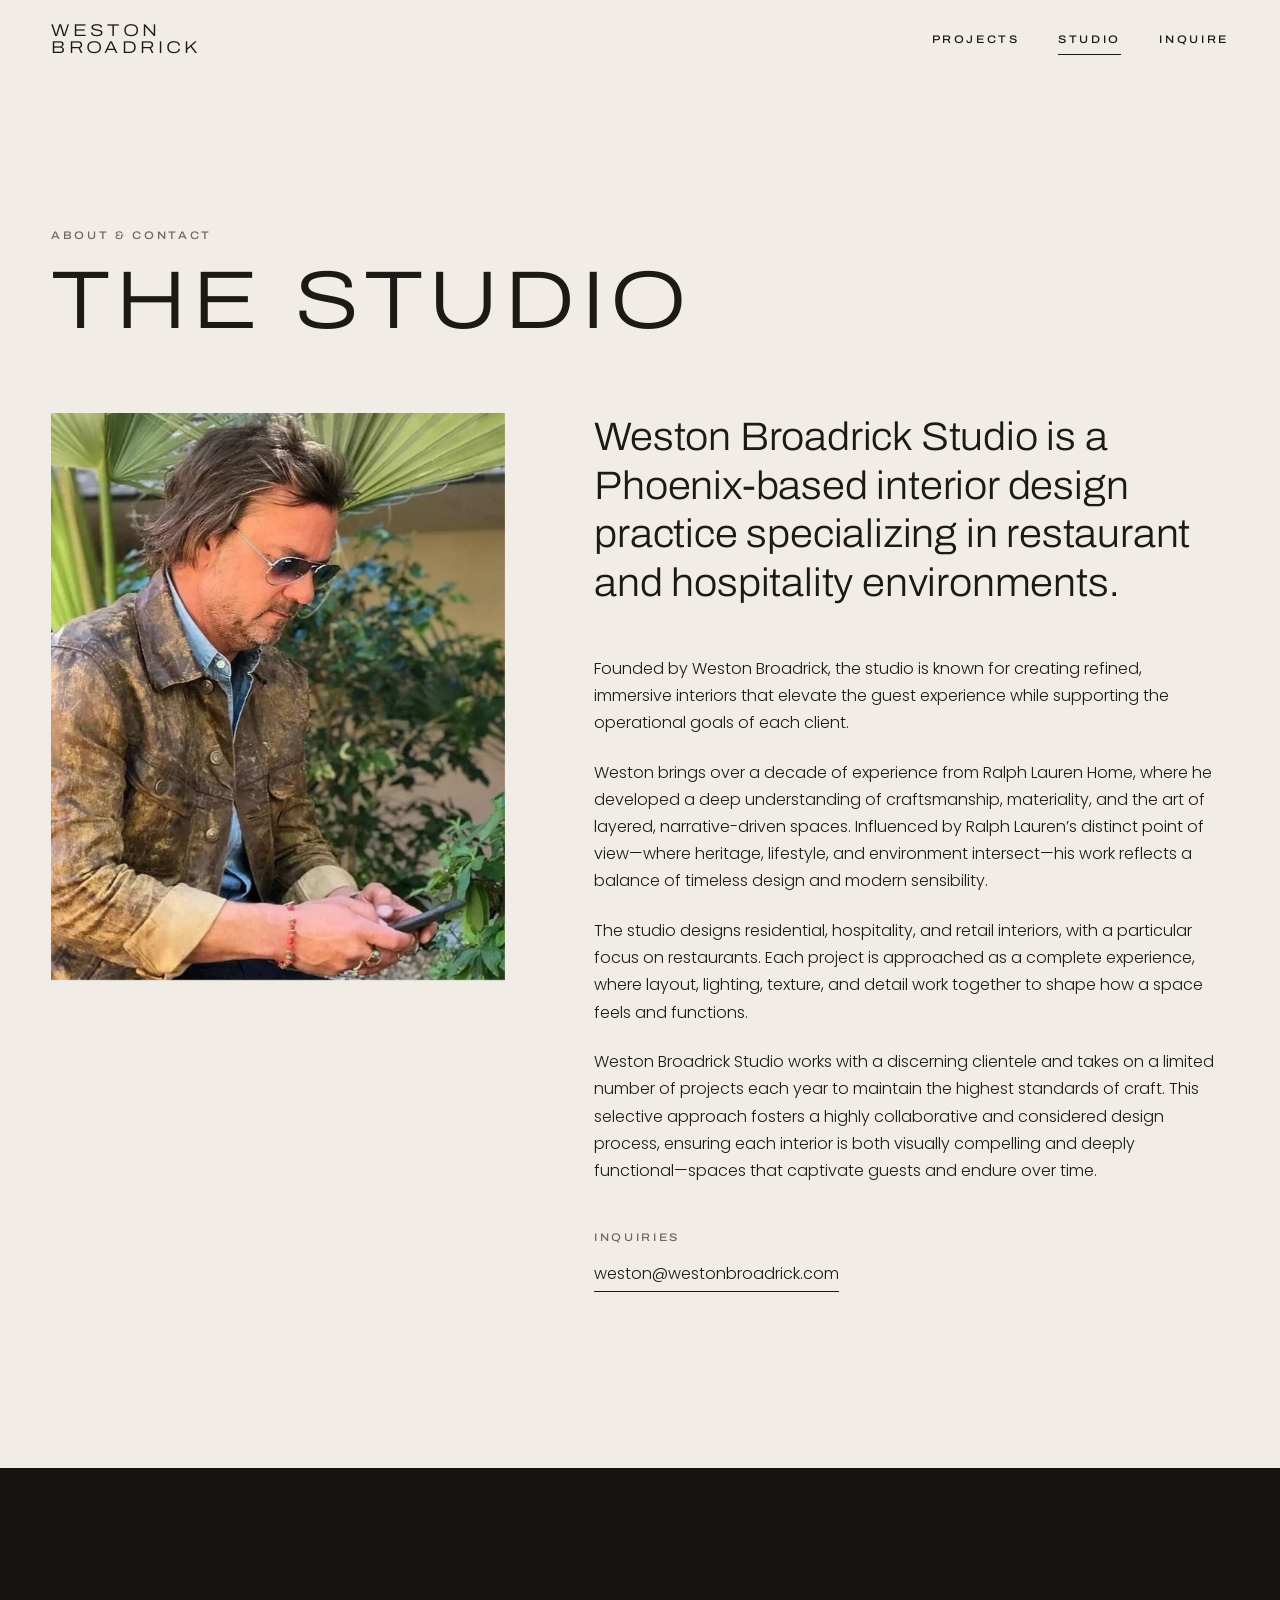
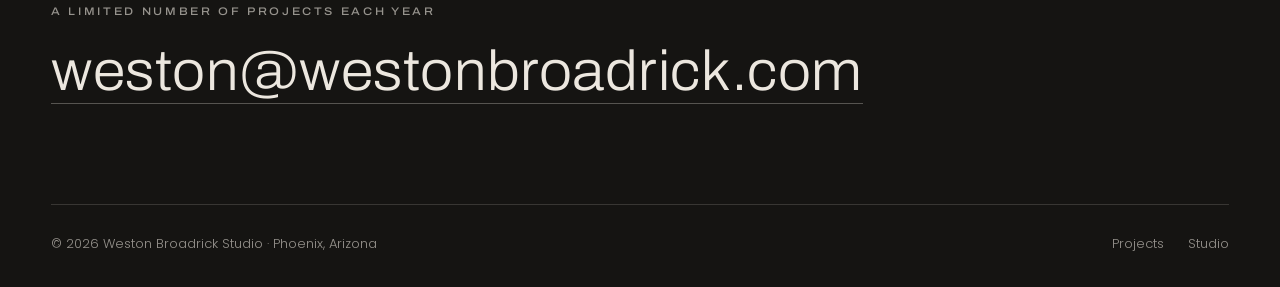
==== contact/index.html @ f84f0133 "Weston Broadrick Studio site: static rebuild of Squarespace portfolio Co-Authored-By: Claude Opus 5 " ====
<!doctype html>
<html lang="en">
<head>
<meta charset="utf-8">
<meta name="viewport" content="width=device-width, initial-scale=1, viewport-fit=cover">
<title>Studio — Weston Broadrick Studio</title>
<meta name="description" content="Weston Broadrick Studio is a Phoenix interior design studio specializing in restaurant and hospitality spaces, shaped by over a decade at Ralph Lauren Home.">
<link rel="canonical" href="https://www.westonbroadrick.com/contact">
<meta property="og:type" content="website">
<meta property="og:title" content="Studio — Weston Broadrick Studio">
<meta property="og:description" content="Weston Broadrick Studio is a Phoenix interior design studio specializing in restaurant and hospitality spaces, shaped by over a decade at Ralph Lauren Home.">
<meta property="og:image" content="https://www.westonbroadrick.com/images/studio-weston.jpg">
<meta property="og:url" content="https://www.westonbroadrick.com/contact">
<meta name="twitter:card" content="summary_large_image">
<meta name="theme-color" content="#151412">
<link rel="icon" href="../favicon.svg" type="image/svg+xml">
<link rel="preconnect" href="https://fonts.googleapis.com">
<link rel="preconnect" href="https://fonts.gstatic.com" crossorigin>
<link rel="stylesheet" href="https://fonts.googleapis.com/css2?family=Archivo:wdth,wght@62..125,300..600&family=Poppins:wght@300;400;500&display=swap">
<link rel="stylesheet" href="../css/site.css">
</head>
<body>
<a class="skip" href="#main">Skip to content</a>
<header class="site-header">
  <a class="wordmark" href="../" aria-label="Weston Broadrick Studio, home"><span>Weston</span><span>Broadrick</span></a>
  <button class="menu-btn" type="button" aria-expanded="false" aria-controls="site-nav">Menu</button>
  <nav class="nav" id="site-nav" aria-label="Main">
    <a href="../projects/">Projects</a>
    <a href="../contact/" aria-current="page">Studio</a>
    <a href="mailto:weston@westonbroadrick.com">Inquire</a>
  </nav>
</header>
<main id="main">
  <section class="page-head wrap">
    <span class="eyebrow">About &amp; Contact</span>
    <h1 class="hero-title" style="margin-top:14px">The Studio</h1>
  </section>
  <section class="wrap about-grid">
    <img src="../images/studio-weston.jpg" width="609" height="810" alt="Weston Broadrick" data-full="../images/studio-weston.jpg" loading="lazy" decoding="async">
    <div class="about-copy reveal">
      <p class="statement-lead">Weston Broadrick Studio is a Phoenix-based interior design practice specializing in restaurant and hospitality environments.</p>
        <p>Founded by Weston Broadrick, the studio is known for creating refined, immersive interiors that elevate the guest experience while supporting the operational goals of each client.</p>
        <p>Weston brings over a decade of experience from Ralph Lauren Home, where he developed a deep understanding of craftsmanship, materiality, and the art of layered, narrative-driven spaces. Influenced by Ralph Lauren’s distinct point of view—where heritage, lifestyle, and environment intersect—his work reflects a balance of timeless design and modern sensibility.</p>
        <p>The studio designs residential, hospitality, and retail interiors, with a particular focus on restaurants. Each project is approached as a complete experience, where layout, lighting, texture, and detail work together to shape how a space feels and functions.</p>
        <p>Weston Broadrick Studio works with a discerning clientele and takes on a limited number of projects each year to maintain the highest standards of craft. This selective approach fosters a highly collaborative and considered design process, ensuring each interior is both visually compelling and deeply functional—spaces that captivate guests and endure over time.</p>
      <p style="margin-top:2.4em"><span class="eyebrow">Inquiries</span><br>
        <a class="work-link" style="margin-top:10px" href="mailto:weston@westonbroadrick.com">weston@westonbroadrick.com</a></p>
    </div>
  </section>
</main>
<footer class="site-footer">
  <div class="wrap">
    <div class="footer-cta reveal">
      <span class="eyebrow">A limited number of projects each year</span><br>
      <a class="footer-email" href="mailto:weston@westonbroadrick.com">weston@westonbroadrick.com</a>
    </div>
    <div class="footer-base">
      <span>&copy; 2026 Weston Broadrick Studio &middot; Phoenix, Arizona</span>
      <nav aria-label="Footer"><a href="../projects/">Projects</a><a href="../contact/">Studio</a></nav>
    </div>
  </div>
</footer>
<script src="../js/site.js"></script>
</body>
</html>
---- css/site.css ----
/* ==========================================================
   Weston Broadrick Studio — site styles
   One stylesheet for every page. Colors and fonts live in the
   :root block right below, so the whole look can be tuned there.
   ========================================================== */

:root {
  --paper: #f1ede6;      /* warm off-white background, like heavy stock */
  --paper-2: #e8e2d8;    /* slightly deeper panel tone */
  --ink: #1c1a17;        /* near-black text */
  --muted: #6f685e;      /* secondary text */
  --line: rgba(28, 26, 23, 0.16);
  --night: #151412;      /* dark sections + footer */
  --night-ink: #ece7df;

  /* Archivo stands in for Acumin Pro (wide, all-caps headings);
     Poppins Light matches the current site body text */
  --display: "Archivo", "Helvetica Neue", Arial, sans-serif;
  --body: "Poppins", "Helvetica Neue", Arial, sans-serif;

  --gutter: clamp(16px, 4vw, 56px);
  --max: 1440px;
  --ease: cubic-bezier(0.2, 0.7, 0.1, 1);
}

*, *::before, *::after { box-sizing: border-box; }
html { -webkit-text-size-adjust: 100%; scroll-behavior: smooth; }
body {
  margin: 0;
  background: var(--paper);
  color: var(--ink);
  font-family: var(--body);
  font-weight: 300;
  font-size: 16px;
  line-height: 1.7;
  -webkit-font-smoothing: antialiased;
}
img { display: block; max-width: 100%; height: auto; }
a { color: inherit; text-decoration: none; }
::selection { background: var(--ink); color: var(--paper); }

/* ---------- shared type ---------- */
.caps {
  font-family: var(--display);
  font-stretch: 112%;
  font-weight: 400;
  text-transform: uppercase;
  letter-spacing: 0.16em;
}
.eyebrow {
  font-family: var(--display);
  font-stretch: 112%;
  font-size: 11px;
  font-weight: 500;
  letter-spacing: 0.24em;
  text-transform: uppercase;
  color: var(--muted);
}
.wrap { max-width: var(--max); margin: 0 auto; padding: 0 var(--gutter); }

/* ---------- header ---------- */
.site-header {
  position: fixed; inset: 0 0 auto 0; z-index: 50;
  display: flex; align-items: center; justify-content: space-between;
  padding: 22px var(--gutter);
  color: var(--ink);
  transition: background .4s var(--ease), color .4s var(--ease), padding .4s var(--ease);
}
/* over a full-bleed photo the header starts white, then turns solid on scroll */
.has-hero .site-header { color: #fff; }
.site-header.is-solid {
  background: rgba(241, 237, 230, 0.94);
  -webkit-backdrop-filter: blur(10px); backdrop-filter: blur(10px);
  color: var(--ink);
  padding-top: 14px; padding-bottom: 14px;
  border-bottom: 1px solid var(--line);
}
.wordmark {
  font-family: var(--display);
  font-stretch: 118%;
  font-weight: 300;
  font-size: 17px;
  line-height: 1.02;
  letter-spacing: 0.2em;
  text-transform: uppercase;
}
.wordmark span { display: block; }
.nav { display: flex; gap: clamp(20px, 3vw, 40px); }
.nav a {
  font-family: var(--display); font-stretch: 112%;
  font-size: 11px; font-weight: 500; letter-spacing: 0.24em; text-transform: uppercase;
  padding: 6px 0; position: relative;
}
.nav a::after {
  content: ""; position: absolute; left: 0; right: 100%; bottom: 0;
  height: 1px; background: currentColor; transition: right .4s var(--ease);
}
.nav a:hover::after, .nav a[aria-current="page"]::after { right: 0; }

/* phone menu */
.menu-btn {
  display: none; background: none; border: 0; color: inherit; padding: 8px 0 8px 12px;
  font: 500 11px/1 var(--display); font-stretch: 112%; letter-spacing: 0.24em; text-transform: uppercase;
  cursor: pointer;
}
@media (max-width: 720px) {
  .menu-btn { display: block; }
  .nav {
    position: fixed; inset: 0; z-index: -1;
    flex-direction: column; justify-content: center; align-items: center; gap: 28px;
    background: var(--night); color: var(--night-ink);
    opacity: 0; pointer-events: none; transition: opacity .35s var(--ease);
  }
  .nav a { font-size: 15px; }
  .menu-open .nav { opacity: 1; pointer-events: auto; }
  /* frosted glass would trap the full-screen menu inside the header bar, so drop it while open */
  .menu-open .site-header {
    color: var(--night-ink); background: transparent; border-color: transparent;
    -webkit-backdrop-filter: none; backdrop-filter: none;
  }
  .menu-open { overflow: hidden; }
}

/* ---------- full-bleed hero ---------- */
.hero {
  position: relative; height: 100vh; height: 100svh; min-height: 520px;
  overflow: hidden; background: var(--night); color: #fff;
}
.hero img {
  position: absolute; inset: 0; width: 100%; height: 100%; object-fit: cover;
  transform: scale(1.04); animation: settle 2.4s var(--ease) forwards;
}
@keyframes settle { to { transform: scale(1); } }
.hero::after { /* soft shade so white type always reads */
  content: ""; position: absolute; inset: 0;
  background: linear-gradient(180deg, rgba(0,0,0,.34) 0%, rgba(0,0,0,0) 26%, rgba(0,0,0,0) 55%, rgba(0,0,0,.5) 100%);
}
.hero-text {
  position: absolute; left: var(--gutter); right: var(--gutter); bottom: clamp(28px, 6vh, 64px);
  z-index: 2; display: flex; justify-content: space-between; align-items: flex-end; gap: 24px;
}
.hero-title {
  margin: 0; font-family: var(--display); font-stretch: 118%; font-weight: 300;
  font-size: clamp(34px, 6.4vw, 96px); line-height: 0.98; letter-spacing: 0.06em; text-transform: uppercase;
}
.hero-meta { color: rgba(255,255,255,.85); text-align: right; white-space: nowrap; }
.hero-meta .eyebrow { color: inherit; display: block; }
.scroll-cue {
  width: 1px; height: 56px; background: rgba(255,255,255,.6); margin-left: auto; margin-top: 18px;
  transform-origin: top; animation: cue 2.2s var(--ease) infinite;
}
@keyframes cue { 0% { transform: scaleY(0); } 50% { transform: scaleY(1); transform-origin: top; } 51% { transform-origin: bottom; } 100% { transform: scaleY(0); transform-origin: bottom; } }
@media (max-width: 720px) {
  .hero-text { flex-direction: column; align-items: flex-start; }
  .hero-meta { text-align: left; }
  .scroll-cue { display: none; }
}

/* ---------- intro statement ---------- */
.statement { padding-top: clamp(80px, 14vw, 180px); padding-bottom: clamp(64px, 10vw, 140px); }
.statement-grid { display: grid; grid-template-columns: 1fr 2.2fr; gap: clamp(24px, 5vw, 80px); }
.statement-lead {
  margin: 0; font-family: var(--display); font-stretch: 105%; font-weight: 300;
  font-size: clamp(24px, 3.1vw, 44px); line-height: 1.22; letter-spacing: -0.005em;
}
.statement-body { margin: 28px 0 0; max-width: 560px; color: var(--muted); font-size: 16px; }
@media (max-width: 820px) { .statement-grid { grid-template-columns: 1fr; } }

/* ---------- project index (home + projects page) ---------- */
.index { padding-bottom: clamp(80px, 12vw, 160px); }
.index-head {
  display: flex; justify-content: space-between; align-items: baseline;
  border-top: 1px solid var(--line); padding-top: 20px; margin-bottom: clamp(32px, 5vw, 64px);
}
.work {
  display: grid; grid-template-columns: repeat(12, 1fr); gap: var(--gutter);
  align-items: end; margin-bottom: clamp(72px, 11vw, 150px);
}
.work:last-child { margin-bottom: 0; }
.work-media { overflow: hidden; background: var(--paper-2); }
.work-media img { width: 100%; height: 100%; object-fit: cover; transition: transform 1.2s var(--ease); }
.work:hover .work-media img { transform: scale(1.035); }
.work-caption { padding-bottom: 6px; }
.work-num { display: block; margin-bottom: 14px; }
.work-name {
  margin: 0 0 8px; font-family: var(--display); font-stretch: 118%; font-weight: 300;
  font-size: clamp(28px, 3.6vw, 52px); line-height: 1; letter-spacing: 0.06em; text-transform: uppercase;
}
.work-type { color: var(--muted); font-size: 14px; }
.work-link {
  display: inline-block; margin-top: 22px; padding-bottom: 4px; border-bottom: 1px solid currentColor;
}
/* the five rows alternate size and side, magazine-spread style */
.work.a .work-media { grid-column: 1 / span 8; aspect-ratio: 4 / 3; }
.work.a .work-caption { grid-column: 10 / span 3; }
.work.b .work-media { grid-column: 6 / span 7; aspect-ratio: 4 / 5; order: 2; }
.work.b .work-caption { grid-column: 2 / span 3; order: 1; }
.work.c .work-media { grid-column: 1 / span 12; aspect-ratio: 16 / 8; }
.work.c .work-caption { grid-column: 1 / span 6; }
@media (max-width: 820px) {
  .work { grid-template-columns: 1fr; gap: 18px; }
  .work .work-media, .work .work-caption { grid-column: 1 / -1 !important; order: initial !important; }
  .work .work-media { aspect-ratio: 4 / 5 !important; }
  .work.c .work-media { aspect-ratio: 4 / 3 !important; }
}

/* ---------- studio band ---------- */
.studio-band { background: var(--night); color: var(--night-ink); padding: clamp(80px, 12vw, 160px) 0; }
.studio-band .eyebrow { color: rgba(236,231,223,.6); }
.studio-grid { display: grid; grid-template-columns: 5fr 6fr; gap: clamp(32px, 7vw, 120px); align-items: center; }
.studio-grid img { width: 100%; aspect-ratio: 4 / 5; object-fit: cover; }
.studio-quote {
  margin: 20px 0 28px; font-family: var(--display); font-stretch: 105%; font-weight: 300;
  font-size: clamp(22px, 2.6vw, 36px); line-height: 1.3;
}
.studio-band p { color: rgba(236,231,223,.72); max-width: 520px; }
.studio-band .work-link { color: var(--night-ink); }
@media (max-width: 820px) { .studio-grid { grid-template-columns: 1fr; } }

/* ---------- project page ---------- */
.project-meta {
  display: grid; grid-template-columns: repeat(4, 1fr); gap: var(--gutter);
  padding: clamp(40px, 6vw, 72px) 0; border-bottom: 1px solid var(--line);
}
.project-meta dt { margin-bottom: 6px; }
.project-meta dd { margin: 0; font-size: 15px; }
.project-story { padding-top: clamp(56px, 8vw, 110px); }
.project-story .statement-lead { max-width: 900px; }
.project-story p.statement-body { max-width: 640px; }
@media (max-width: 720px) { .project-meta { grid-template-columns: 1fr 1fr; row-gap: 24px; } }

.gallery { padding-top: clamp(56px, 8vw, 110px); padding-bottom: clamp(56px, 8vw, 110px); display: grid; gap: clamp(12px, 2vw, 28px); }
.g-row { display: grid; gap: clamp(12px, 2vw, 28px); }
.g-row.two { grid-template-columns: 1fr 1fr; }
.g-row.one-inset { padding: 0 clamp(0px, 10vw, 180px); }
.g-row.offset { grid-template-columns: 5fr 7fr; align-items: end; }
.g-row figure { margin: 0; background: var(--paper-2); overflow: hidden; }
.g-row img { width: 100%; height: 100%; object-fit: cover; cursor: zoom-in; transition: opacity .6s var(--ease); }
.g-row.two figure, .g-row.offset figure { aspect-ratio: 4 / 5; }
.g-row.offset figure:last-child { aspect-ratio: 4 / 3; }
@media (max-width: 720px) {
  .g-row.two, .g-row.offset { grid-template-columns: 1fr; }
  .g-row.one-inset { padding: 0; }
  .g-row.two figure, .g-row.offset figure, .g-row.offset figure:last-child { aspect-ratio: auto; }
}

.next-project {
  display: block; border-top: 1px solid var(--line); padding: clamp(48px, 8vw, 100px) 0;
  text-align: center;
}
.next-project .work-name { margin-top: 14px; transition: letter-spacing .6s var(--ease); }
.next-project:hover .work-name { letter-spacing: 0.1em; }

/* ---------- plain page header (no hero) ---------- */
.page-head { padding-top: clamp(140px, 18vw, 220px); padding-bottom: clamp(40px, 6vw, 72px); }
.page-head .hero-title { color: var(--ink); }

/* ---------- studio / contact page ---------- */
.about-grid { display: grid; grid-template-columns: 5fr 7fr; gap: clamp(32px, 7vw, 120px); padding-bottom: clamp(80px, 12vw, 160px); }
.about-grid img { width: 100%; aspect-ratio: 4 / 5; object-fit: cover; position: sticky; top: 110px; }
.about-copy p { margin: 0 0 1.4em; max-width: 620px; }
.about-copy .statement-lead { margin-bottom: 1.2em; }
@media (max-width: 820px) {
  .about-grid { grid-template-columns: 1fr; }
  .about-grid img { position: static; }
}

/* ---------- footer ---------- */
.site-footer { background: var(--night); color: var(--night-ink); padding: clamp(72px, 10vw, 130px) 0 32px; }
.footer-cta { border-bottom: 1px solid rgba(236,231,223,.16); padding-bottom: clamp(56px, 8vw, 100px); }
.footer-cta .eyebrow { color: rgba(236,231,223,.6); }
.footer-email {
  display: inline-block; margin-top: 18px;
  font-family: var(--display); font-stretch: 105%; font-weight: 300;
  font-size: clamp(24px, 4.4vw, 64px); line-height: 1.1; letter-spacing: 0.01em;
  word-break: break-word; border-bottom: 1px solid rgba(236,231,223,.3); transition: border-color .4s;
}
.footer-email:hover { border-color: var(--night-ink); }
.footer-base {
  display: flex; flex-wrap: wrap; gap: 16px 32px; justify-content: space-between;
  padding-top: 28px; font-size: 13px; color: rgba(236,231,223,.6);
}
.footer-base nav { display: flex; gap: 24px; }

/* ---------- lightbox (tap a gallery photo to view it large) ---------- */
.lightbox {
  position: fixed; inset: 0; z-index: 100; background: rgba(15,14,12,.97);
  display: flex; align-items: center; justify-content: center;
  opacity: 0; pointer-events: none; transition: opacity .3s var(--ease);
}
.lightbox.open { opacity: 1; pointer-events: auto; }
.lightbox img { max-width: 92vw; max-height: 86vh; width: auto; height: auto; object-fit: contain; }
.lightbox button {
  position: absolute; background: none; border: 0; color: #ece7df; cursor: pointer; padding: 18px;
  font: 500 11px/1 var(--display); font-stretch: 112%; letter-spacing: 0.24em; text-transform: uppercase;
}
.lb-close { top: 10px; right: 10px; }
.lb-prev { left: 6px; top: 50%; transform: translateY(-50%); }
.lb-next { right: 6px; top: 50%; transform: translateY(-50%); }
.lb-count { position: absolute; bottom: 20px; left: 0; right: 0; text-align: center; color: rgba(236,231,223,.6); }
@media (max-width: 720px) { .lb-prev, .lb-next { top: auto; bottom: 8px; transform: none; } }

/* ---------- gentle fade-up as things scroll into view ---------- */
.reveal { opacity: 0; transform: translateY(24px); transition: opacity 1s var(--ease), transform 1s var(--ease); }
.reveal.in { opacity: 1; transform: none; }
@media (prefers-reduced-motion: reduce) {
  *, *::before, *::after { animation: none !important; transition: none !important; }
  .reveal { opacity: 1; transform: none; }
}
.skip { position: absolute; left: -9999px; }
.skip:focus { left: 12px; top: 12px; z-index: 200; background: var(--ink); color: var(--paper); padding: 10px 14px; }
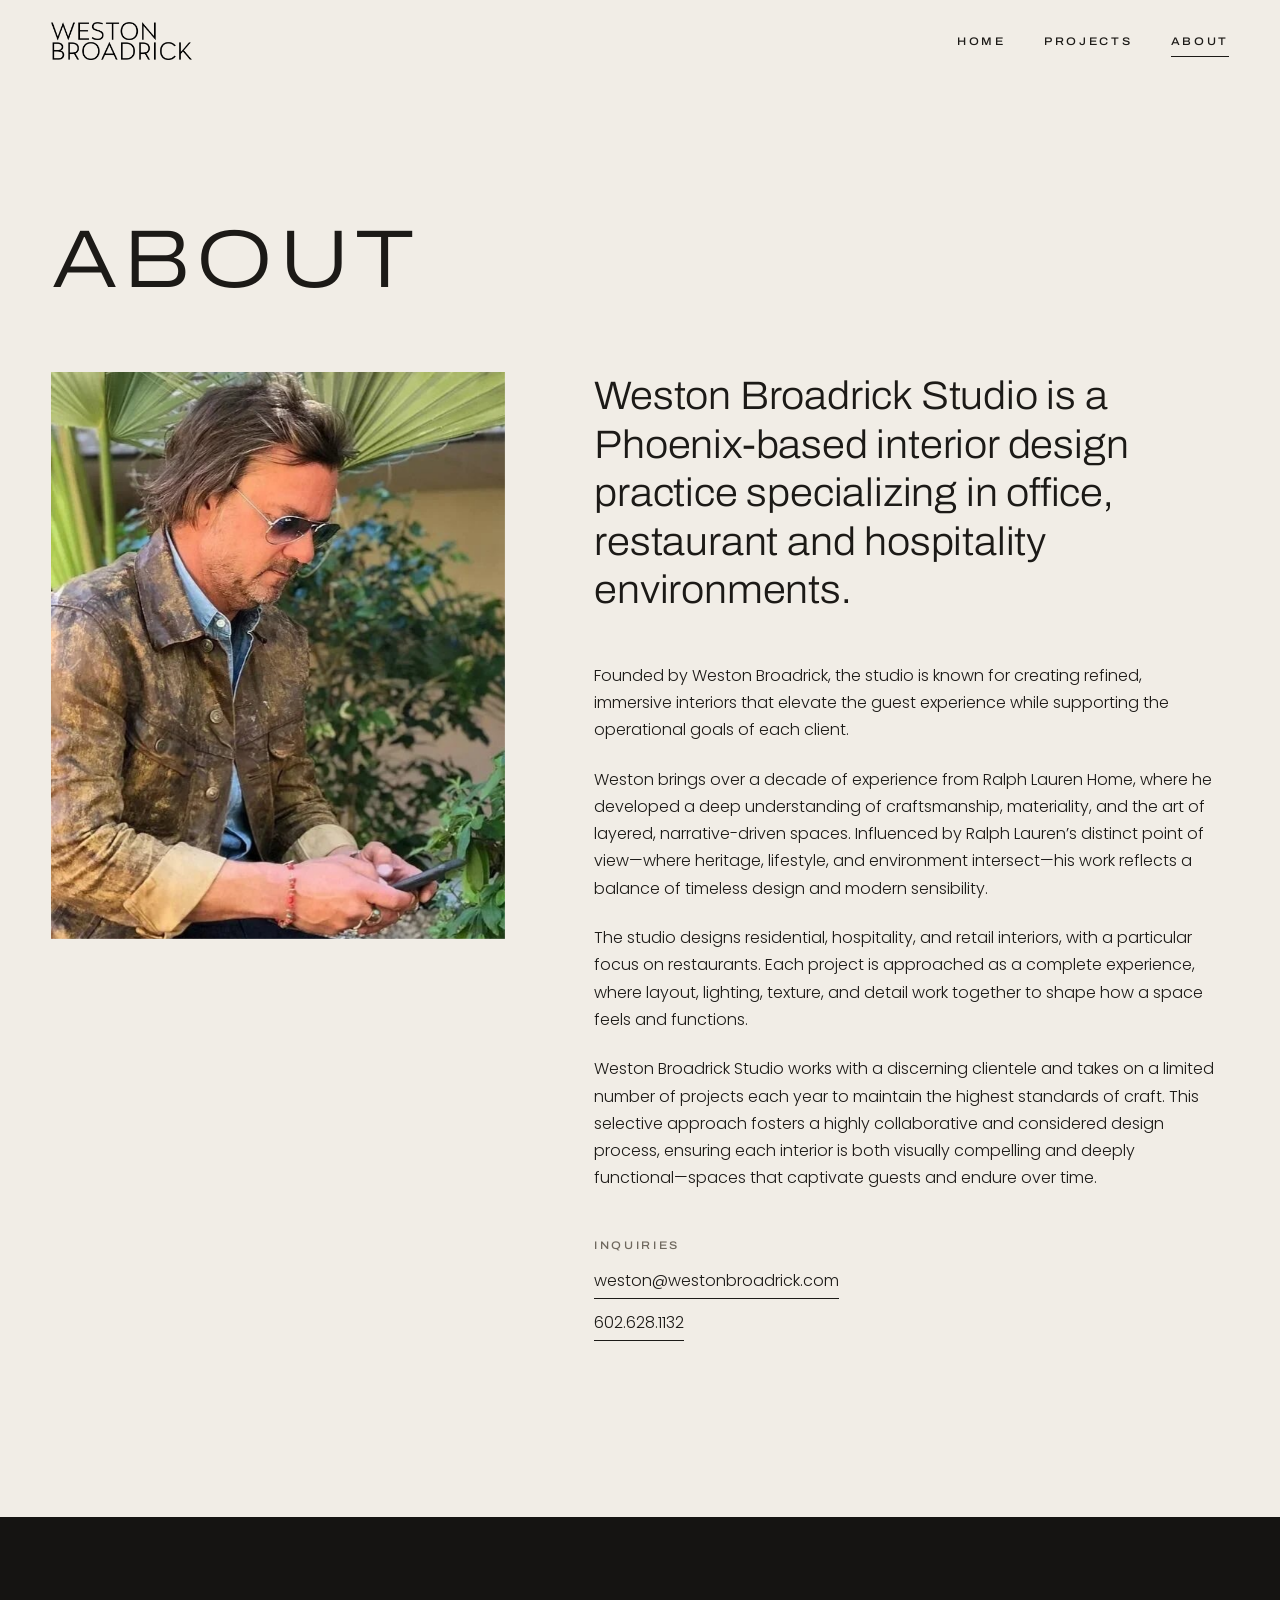
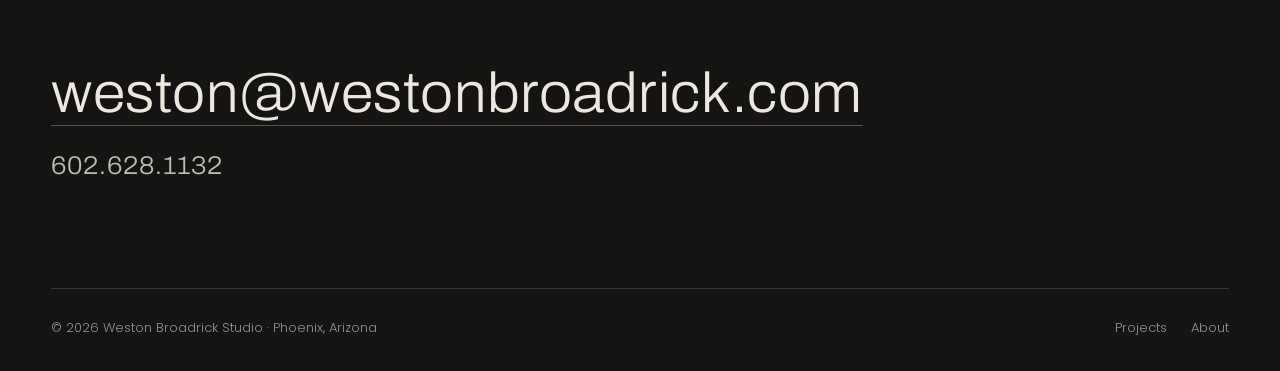
==== commit 4b50390c: "Round 1 client notes: real logo, Projects dropdown, Home/Projects/About nav, footer phone, cleaner h" ====
--- a/contact/index.html
+++ b/contact/index.html
@@ -3,12 +3,12 @@
 <head>
 <meta charset="utf-8">
 <meta name="viewport" content="width=device-width, initial-scale=1, viewport-fit=cover">
-<title>Studio — Weston Broadrick Studio</title>
-<meta name="description" content="Weston Broadrick Studio is a Phoenix interior design studio specializing in restaurant and hospitality spaces, shaped by over a decade at Ralph Lauren Home.">
+<title>About — Weston Broadrick Studio</title>
+<meta name="description" content="Weston Broadrick Studio is a Phoenix interior design studio specializing in office, restaurant and hospitality spaces, shaped by over a decade at Ralph Lauren Home.">
 <link rel="canonical" href="https://www.westonbroadrick.com/contact">
 <meta property="og:type" content="website">
-<meta property="og:title" content="Studio — Weston Broadrick Studio">
-<meta property="og:description" content="Weston Broadrick Studio is a Phoenix interior design studio specializing in restaurant and hospitality spaces, shaped by over a decade at Ralph Lauren Home.">
+<meta property="og:title" content="About — Weston Broadrick Studio">
+<meta property="og:description" content="Weston Broadrick Studio is a Phoenix interior design studio specializing in office, restaurant and hospitality spaces, shaped by over a decade at Ralph Lauren Home.">
 <meta property="og:image" content="https://www.westonbroadrick.com/images/studio-weston.jpg">
 <meta property="og:url" content="https://www.westonbroadrick.com/contact">
 <meta name="twitter:card" content="summary_large_image">
@@ -22,41 +22,44 @@
 <body>
 <a class="skip" href="#main">Skip to content</a>
 <header class="site-header">
-  <a class="wordmark" href="../" aria-label="Weston Broadrick Studio, home"><span>Weston</span><span>Broadrick</span></a>
+  <a class="logo" href="../"><img src="../images/logo.png" width="1000" height="273" alt="Weston Broadrick Studio"></a>
   <button class="menu-btn" type="button" aria-expanded="false" aria-controls="site-nav">Menu</button>
   <nav class="nav" id="site-nav" aria-label="Main">
-    <a href="../projects/">Projects</a>
-    <a href="../contact/" aria-current="page">Studio</a>
-    <a href="mailto:weston@westonbroadrick.com">Inquire</a>
+    <a href="../">Home</a>
+    <div class="nav-drop">
+      <a href="../projects/" class="nav-drop-toggle">Projects</a>
+      <ul class="nav-sub"><li><a href="../projects/pala/">Pa’La</a></li><li><a href="../projects/fetacowboy/">Feta Cowboy</a></li><li><a href="../projects/pita-jungle/">Pita Jungle</a></li><li><a href="../projects/residential/">Residential</a></li><li><a href="../projects/nonprofit/">Nonprofit</a></li></ul>
+    </div>
+    <a href="../contact/" aria-current="page">About</a>
   </nav>
 </header>
 <main id="main">
   <section class="page-head wrap">
-    <span class="eyebrow">About &amp; Contact</span>
-    <h1 class="hero-title" style="margin-top:14px">The Studio</h1>
+    <h1 class="hero-title">About</h1>
   </section>
   <section class="wrap about-grid">
     <img src="../images/studio-weston.jpg" width="609" height="810" alt="Weston Broadrick" data-full="../images/studio-weston.jpg" loading="lazy" decoding="async">
     <div class="about-copy reveal">
-      <p class="statement-lead">Weston Broadrick Studio is a Phoenix-based interior design practice specializing in restaurant and hospitality environments.</p>
+      <p class="statement-lead">Weston Broadrick Studio is a Phoenix-based interior design practice specializing in office, restaurant and hospitality environments.</p>
         <p>Founded by Weston Broadrick, the studio is known for creating refined, immersive interiors that elevate the guest experience while supporting the operational goals of each client.</p>
         <p>Weston brings over a decade of experience from Ralph Lauren Home, where he developed a deep understanding of craftsmanship, materiality, and the art of layered, narrative-driven spaces. Influenced by Ralph Lauren’s distinct point of view—where heritage, lifestyle, and environment intersect—his work reflects a balance of timeless design and modern sensibility.</p>
         <p>The studio designs residential, hospitality, and retail interiors, with a particular focus on restaurants. Each project is approached as a complete experience, where layout, lighting, texture, and detail work together to shape how a space feels and functions.</p>
         <p>Weston Broadrick Studio works with a discerning clientele and takes on a limited number of projects each year to maintain the highest standards of craft. This selective approach fosters a highly collaborative and considered design process, ensuring each interior is both visually compelling and deeply functional—spaces that captivate guests and endure over time.</p>
       <p style="margin-top:2.4em"><span class="eyebrow">Inquiries</span><br>
-        <a class="work-link" style="margin-top:10px" href="mailto:weston@westonbroadrick.com">weston@westonbroadrick.com</a></p>
+        <a class="work-link" style="margin-top:10px" href="mailto:weston@westonbroadrick.com">weston@westonbroadrick.com</a><br>
+        <a class="work-link" style="margin-top:10px" href="tel:+16026281132">602.628.1132</a></p>
     </div>
   </section>
 </main>
 <footer class="site-footer">
   <div class="wrap">
     <div class="footer-cta reveal">
-      <span class="eyebrow">A limited number of projects each year</span><br>
-      <a class="footer-email" href="mailto:weston@westonbroadrick.com">weston@westonbroadrick.com</a>
+      <a class="footer-email" href="mailto:weston@westonbroadrick.com">weston@westonbroadrick.com</a><br>
+      <a class="footer-phone" href="tel:+16026281132">602.628.1132</a>
     </div>
     <div class="footer-base">
       <span>&copy; 2026 Weston Broadrick Studio &middot; Phoenix, Arizona</span>
-      <nav aria-label="Footer"><a href="../projects/">Projects</a><a href="../contact/">Studio</a></nav>
+      <nav aria-label="Footer"><a href="../projects/">Projects</a><a href="../contact/">About</a></nav>
     </div>
   </div>
 </footer>
--- a/css/site.css
+++ b/css/site.css
@@ -75,16 +75,10 @@
   padding-top: 14px; padding-bottom: 14px;
   border-bottom: 1px solid var(--line);
 }
-.wordmark {
-  font-family: var(--display);
-  font-stretch: 118%;
-  font-weight: 300;
-  font-size: 17px;
-  line-height: 1.02;
-  letter-spacing: 0.2em;
-  text-transform: uppercase;
-}
-.wordmark span { display: block; }
+/* his logo is black; over dark photos (and the open phone menu) it's flipped to white */
+.logo { display: block; line-height: 0; }
+.logo img { width: clamp(118px, 11vw, 150px); height: auto; transition: filter .4s var(--ease); }
+.has-hero .site-header:not(.is-solid) .logo img { filter: invert(1); }
 .nav { display: flex; gap: clamp(20px, 3vw, 40px); }
 .nav a {
   font-family: var(--display); font-stretch: 112%;
@@ -96,6 +90,29 @@
   height: 1px; background: currentColor; transition: right .4s var(--ease);
 }
 .nav a:hover::after, .nav a[aria-current="page"]::after { right: 0; }
+.nav { align-items: center; }
+.nav-drop { position: relative; }
+.nav-drop-toggle { display: block; } /* lines Projects up with Home and About */
+.nav-sub {
+  list-style: none; margin: 0; padding: 18px 0 0;
+  position: absolute; top: 100%; right: -22px; min-width: 210px;
+  opacity: 0; visibility: hidden; transform: translateY(-6px);
+  transition: opacity .3s var(--ease), transform .3s var(--ease), visibility .3s;
+}
+.nav-sub::before { /* the panel behind the list */
+  content: ""; position: absolute; inset: 10px 0 0 0; z-index: -1;
+  background: rgba(21, 20, 18, 0.94); -webkit-backdrop-filter: blur(10px); backdrop-filter: blur(10px);
+}
+.nav-drop:hover .nav-sub, .nav-drop:focus-within .nav-sub { opacity: 1; visibility: visible; transform: none; }
+.nav-sub li a {
+  display: block; padding: 9px 22px; text-align: right; color: var(--night-ink);
+  font-family: var(--body); font-stretch: normal; font-weight: 300;
+  font-size: 15px; letter-spacing: 0.02em; text-transform: none;
+}
+.nav-sub li:first-child a { padding-top: 18px; }
+.nav-sub li:last-child a { padding-bottom: 16px; }
+.nav-sub li a::after { display: none; }
+.nav-sub li a:hover, .nav-sub li a[aria-current="page"] { color: #fff; text-decoration: underline; text-underline-offset: 5px; text-decoration-thickness: 1px; }
 
 /* phone menu */
 .menu-btn {
@@ -112,7 +129,17 @@
     opacity: 0; pointer-events: none; transition: opacity .35s var(--ease);
   }
   .nav a { font-size: 15px; }
+  .nav-drop { text-align: center; }
+  .nav-sub {
+    position: static; opacity: 1; visibility: visible; transform: none;
+    padding: 10px 0 0; min-width: 0;
+  }
+  .nav-sub::before { display: none; }
+  .nav-sub li a, .nav-sub li:first-child a, .nav-sub li:last-child a {
+    text-align: center; padding: 5px 0; font-size: 16px; color: rgba(236, 231, 223, .7);
+  }
   .menu-open .nav { opacity: 1; pointer-events: auto; }
+  .menu-open .logo img { filter: invert(1); }
   /* frosted glass would trap the full-screen menu inside the header bar, so drop it while open */
   .menu-open .site-header {
     color: var(--night-ink); background: transparent; border-color: transparent;
@@ -143,7 +170,7 @@
   margin: 0; font-family: var(--display); font-stretch: 118%; font-weight: 300;
   font-size: clamp(34px, 6.4vw, 96px); line-height: 0.98; letter-spacing: 0.06em; text-transform: uppercase;
 }
-.hero-meta { color: rgba(255,255,255,.85); text-align: right; white-space: nowrap; }
+.hero-meta { color: rgba(255,255,255,.85); text-align: right; white-space: nowrap; margin-left: auto; }
 .hero-meta .eyebrow { color: inherit; display: block; }
 .scroll-cue {
   width: 1px; height: 56px; background: rgba(255,255,255,.6); margin-left: auto; margin-top: 18px;
@@ -152,7 +179,7 @@
 @keyframes cue { 0% { transform: scaleY(0); } 50% { transform: scaleY(1); transform-origin: top; } 51% { transform-origin: bottom; } 100% { transform: scaleY(0); transform-origin: bottom; } }
 @media (max-width: 720px) {
   .hero-text { flex-direction: column; align-items: flex-start; }
-  .hero-meta { text-align: left; }
+  .hero-meta { text-align: left; margin-left: 0; }
   .scroll-cue { display: none; }
 }
 
@@ -276,6 +303,12 @@
   word-break: break-word; border-bottom: 1px solid rgba(236,231,223,.3); transition: border-color .4s;
 }
 .footer-email:hover { border-color: var(--night-ink); }
+.footer-phone {
+  display: inline-block; margin-top: 18px;
+  font-family: var(--display); font-stretch: 105%; font-weight: 300;
+  font-size: clamp(18px, 2vw, 28px); letter-spacing: 0.04em; color: rgba(236,231,223,.8);
+}
+.footer-phone:hover { color: var(--night-ink); }
 .footer-base {
   display: flex; flex-wrap: wrap; gap: 16px 32px; justify-content: space-between;
   padding-top: 28px; font-size: 13px; color: rgba(236,231,223,.6);
@@ -307,5 +340,6 @@
   *, *::before, *::after { animation: none !important; transition: none !important; }
   .reveal { opacity: 1; transform: none; }
 }
+.visually-hidden { position: absolute !important; width: 1px; height: 1px; overflow: hidden; clip: rect(0 0 0 0); white-space: nowrap; }
 .skip { position: absolute; left: -9999px; }
 .skip:focus { left: 12px; top: 12px; z-index: 200; background: var(--ink); color: var(--paper); padding: 10px 14px; }
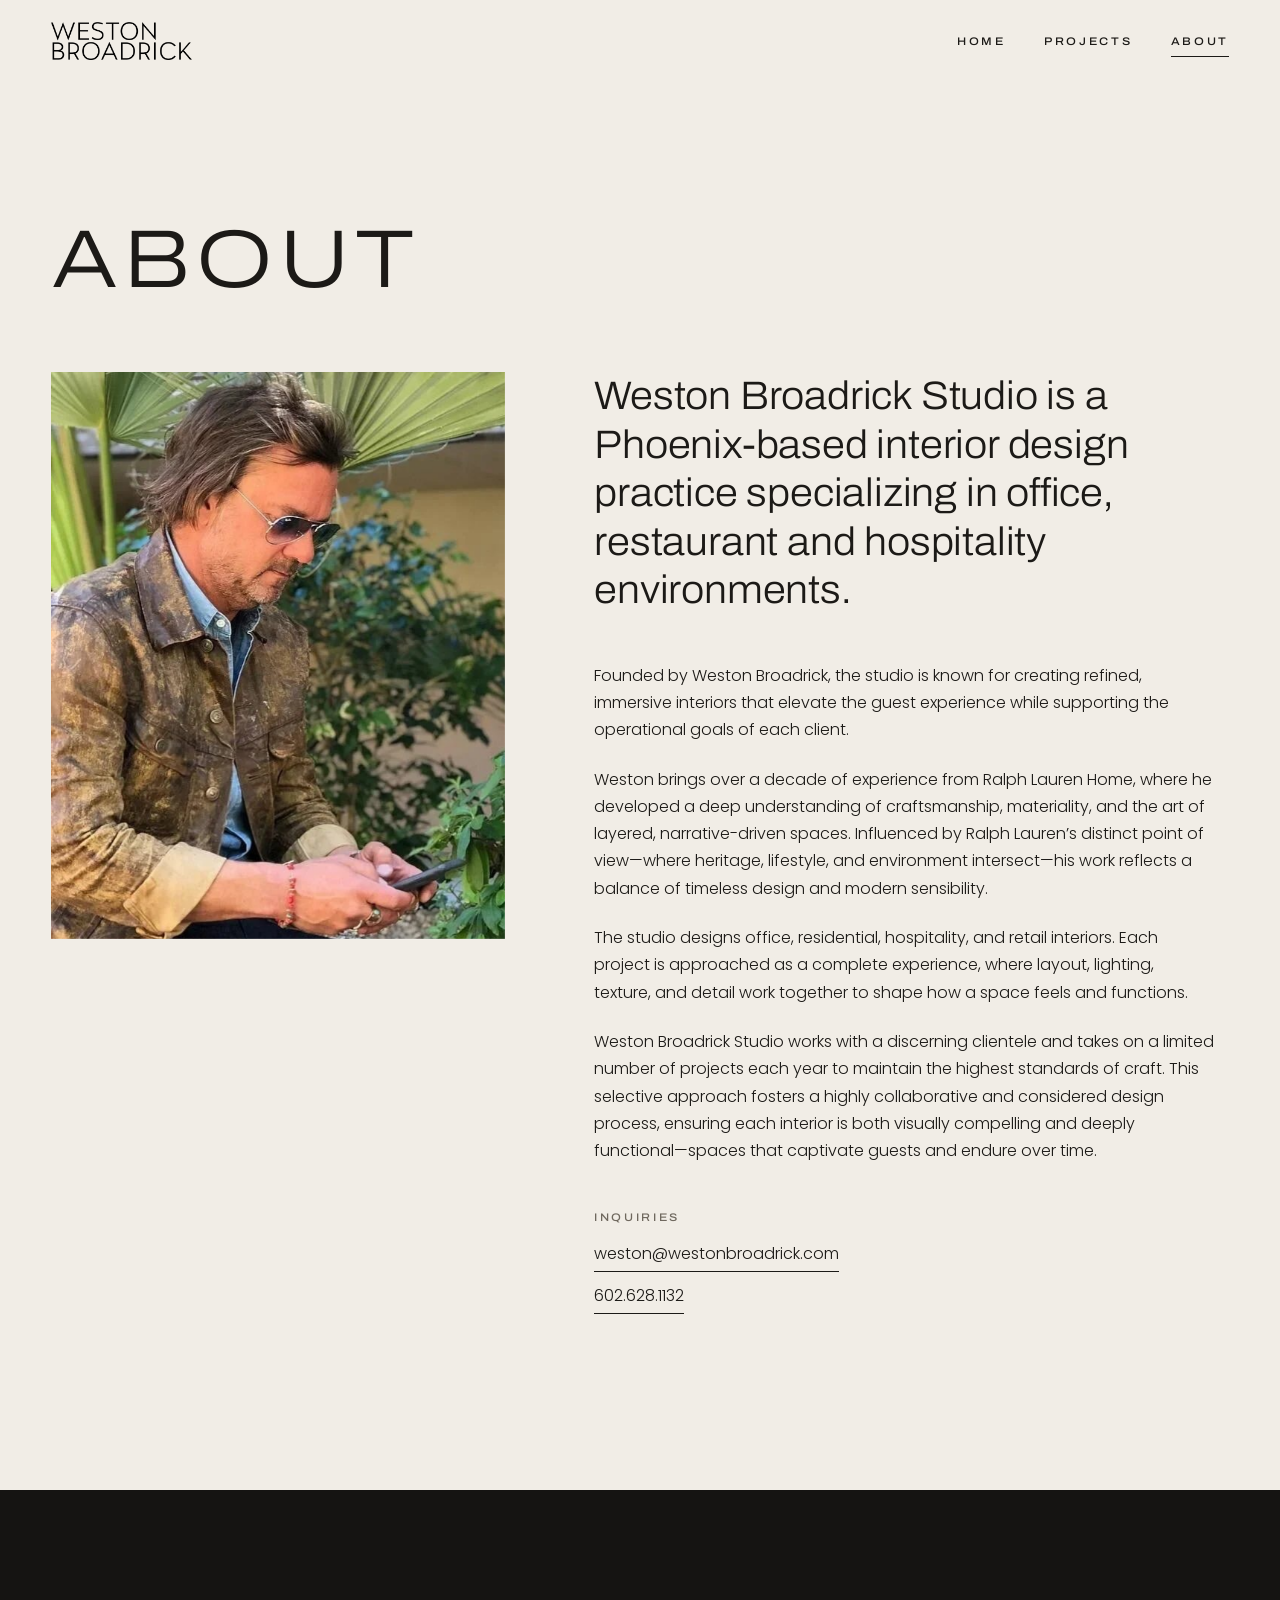
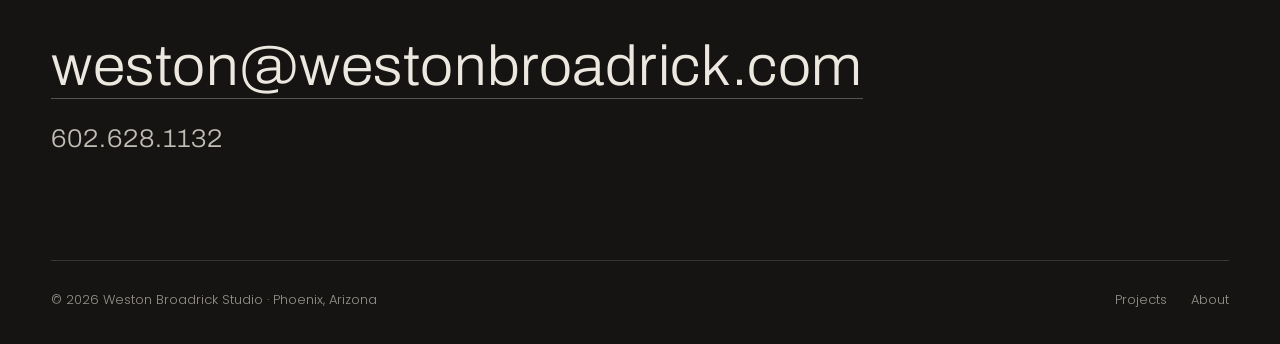
==== commit 3a63c9b3: "Round 2 client notes: trim home studio copy, About interiors line, drop Sector on Residential/Nonpro" ====
--- a/contact/index.html
+++ b/contact/index.html
@@ -43,7 +43,7 @@
       <p class="statement-lead">Weston Broadrick Studio is a Phoenix-based interior design practice specializing in office, restaurant and hospitality environments.</p>
         <p>Founded by Weston Broadrick, the studio is known for creating refined, immersive interiors that elevate the guest experience while supporting the operational goals of each client.</p>
         <p>Weston brings over a decade of experience from Ralph Lauren Home, where he developed a deep understanding of craftsmanship, materiality, and the art of layered, narrative-driven spaces. Influenced by Ralph Lauren’s distinct point of view—where heritage, lifestyle, and environment intersect—his work reflects a balance of timeless design and modern sensibility.</p>
-        <p>The studio designs residential, hospitality, and retail interiors, with a particular focus on restaurants. Each project is approached as a complete experience, where layout, lighting, texture, and detail work together to shape how a space feels and functions.</p>
+        <p>The studio designs office, residential, hospitality, and retail interiors. Each project is approached as a complete experience, where layout, lighting, texture, and detail work together to shape how a space feels and functions.</p>
         <p>Weston Broadrick Studio works with a discerning clientele and takes on a limited number of projects each year to maintain the highest standards of craft. This selective approach fosters a highly collaborative and considered design process, ensuring each interior is both visually compelling and deeply functional—spaces that captivate guests and endure over time.</p>
       <p style="margin-top:2.4em"><span class="eyebrow">Inquiries</span><br>
         <a class="work-link" style="margin-top:10px" href="mailto:weston@westonbroadrick.com">weston@westonbroadrick.com</a><br>
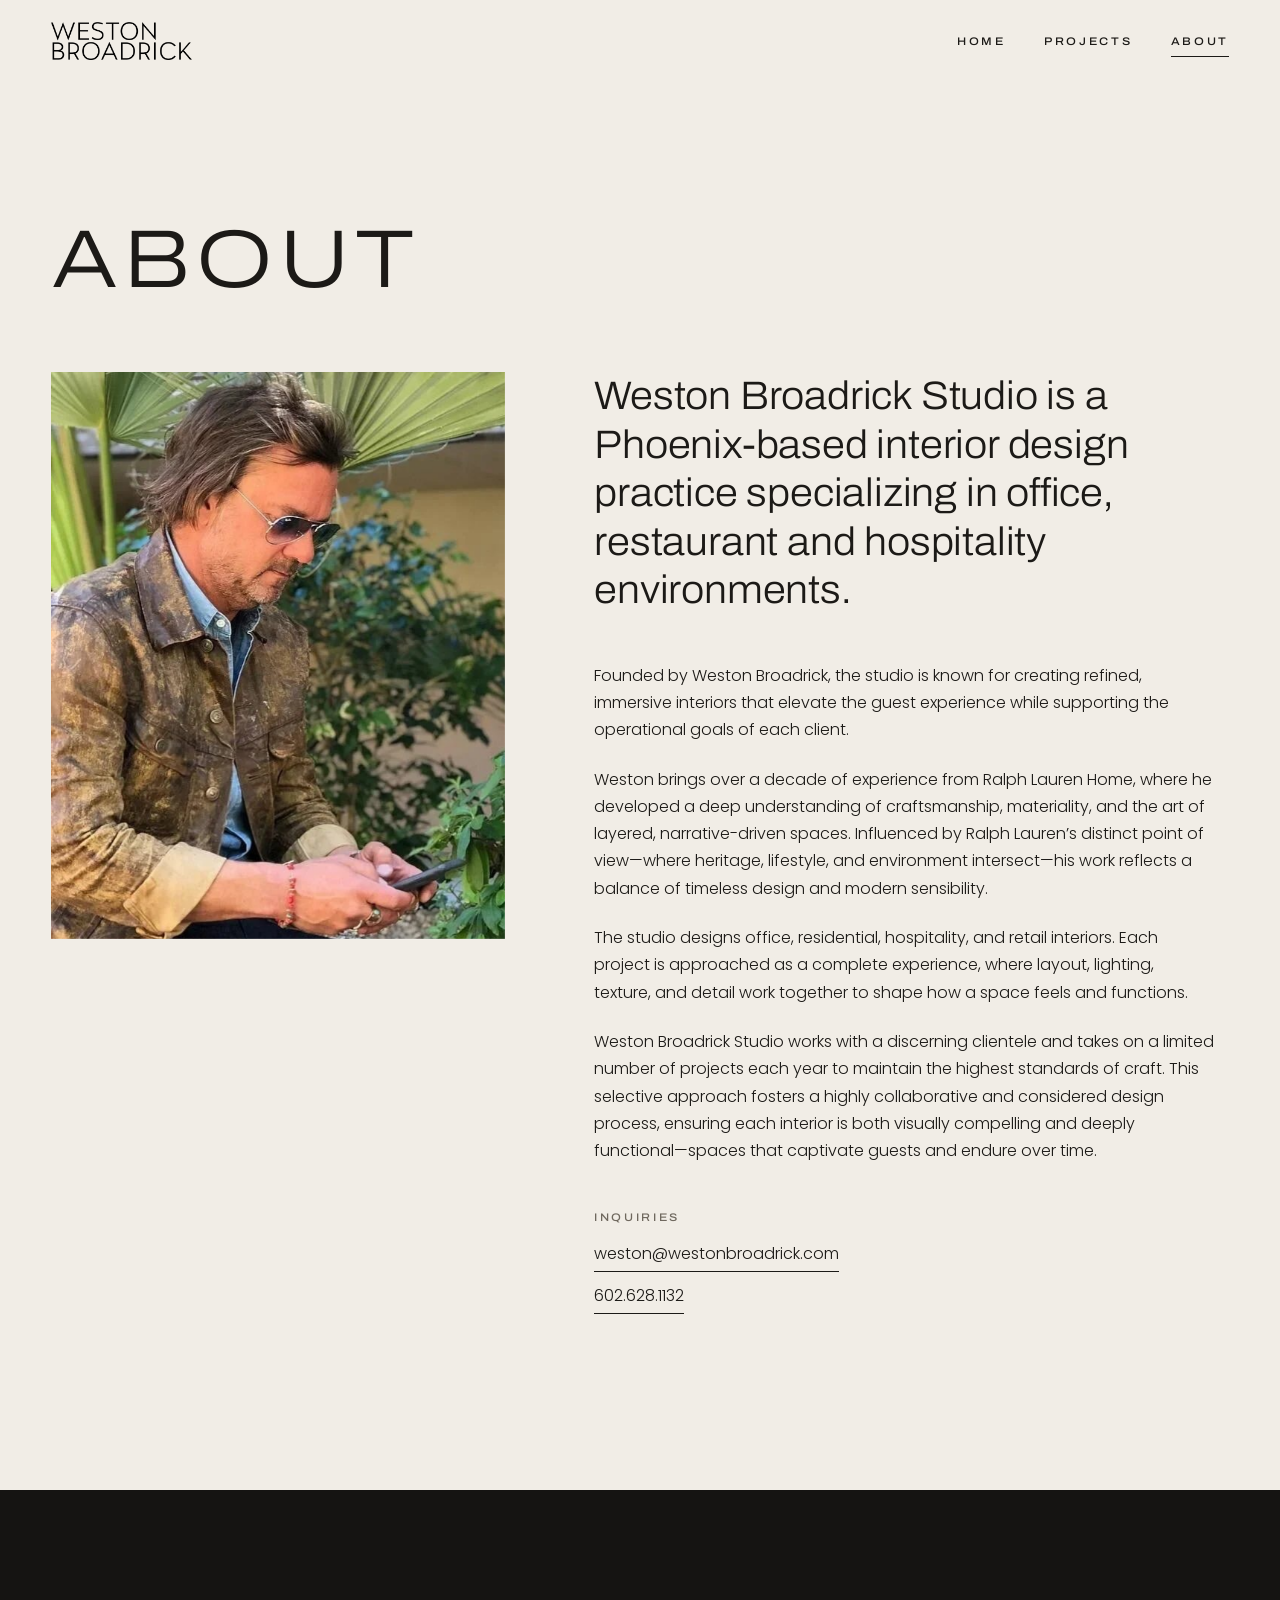
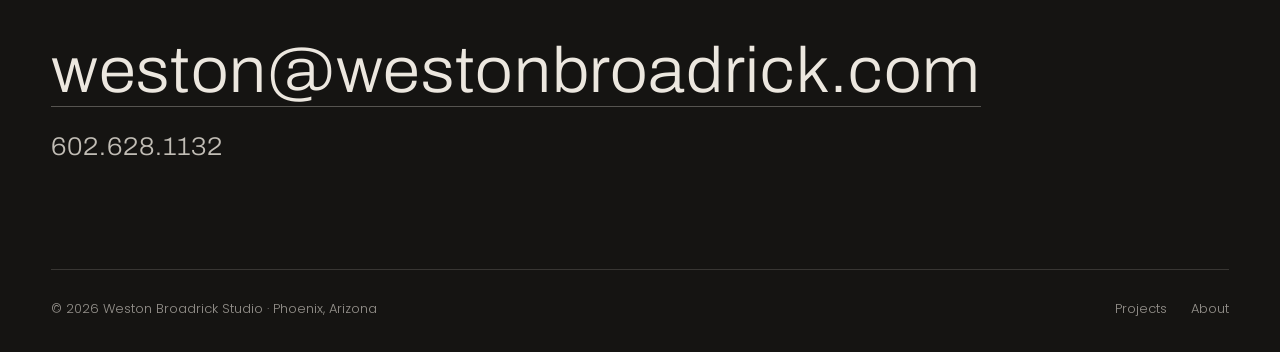
==== commit 8ad7eb50: "Remove Projects index page: Projects links open Pa'La, /projects forwards there Co-Authored-By: Clau" ====
--- a/contact/index.html
+++ b/contact/index.html
@@ -27,7 +27,7 @@
   <nav class="nav" id="site-nav" aria-label="Main">
     <a href="../">Home</a>
     <div class="nav-drop">
-      <a href="../projects/" class="nav-drop-toggle">Projects</a>
+      <a href="../projects/pala/" class="nav-drop-toggle">Projects</a>
       <ul class="nav-sub"><li><a href="../projects/pala/">Pa’La</a></li><li><a href="../projects/fetacowboy/">Feta Cowboy</a></li><li><a href="../projects/pita-jungle/">Pita Jungle</a></li><li><a href="../projects/residential/">Residential</a></li><li><a href="../projects/nonprofit/">Nonprofit</a></li></ul>
     </div>
     <a href="../contact/" aria-current="page">About</a>
@@ -59,7 +59,7 @@
     </div>
     <div class="footer-base">
       <span>&copy; 2026 Weston Broadrick Studio &middot; Phoenix, Arizona</span>
-      <nav aria-label="Footer"><a href="../projects/">Projects</a><a href="../contact/">About</a></nav>
+      <nav aria-label="Footer"><a href="../projects/pala/">Projects</a><a href="../contact/">About</a></nav>
     </div>
   </div>
 </footer>
--- a/css/site.css
+++ b/css/site.css
@@ -258,25 +258,67 @@
 
 .gallery { padding-top: clamp(56px, 8vw, 110px); padding-bottom: clamp(56px, 8vw, 110px); display: grid; gap: clamp(12px, 2vw, 28px); }
 .g-row { display: grid; gap: clamp(12px, 2vw, 28px); }
-.g-row.two { grid-template-columns: 1fr 1fr; }
 .g-row.one-inset { padding: 0 clamp(0px, 10vw, 180px); }
-.g-row.offset { grid-template-columns: 5fr 7fr; align-items: end; }
 .g-row figure { margin: 0; background: var(--paper-2); overflow: hidden; }
 .g-row img { width: 100%; height: 100%; object-fit: cover; cursor: zoom-in; transition: opacity .6s var(--ease); }
-.g-row.two figure, .g-row.offset figure { aspect-ratio: 4 / 5; }
-.g-row.offset figure:last-child { aspect-ratio: 4 / 3; }
+
+/* side-by-side pairs: widths follow each photo's shape so both are the same height, no cropping */
+.g-row.pair { display: flex; align-items: flex-start; }
+.g-row.pair figure { flex: var(--ar) 1 0; min-width: 0; }
+
+/* floating round photos (Feta Cowboy, Pa'La) — layered over a wide photo,
+   overlapping the rows above/below, with a soft shadow and a slow drift */
+.g-row.has-float { position: relative; z-index: 2; }
+.float-wrap {
+  --d: clamp(180px, 22vw, 320px);
+  position: absolute; width: var(--d); height: var(--d);
+  animation: drift 6s ease-in-out infinite;
+}
+.float-wrap.pos-tr { right: 7%; top: calc(var(--d) * -0.38); }
+.float-wrap.pos-bl { left: 7%; bottom: calc(var(--d) * -0.38); animation-delay: -3s; } /* drifts out of step with its partner */
+/* "big" = 25% larger; "inside" = kept within the photo instead of overlapping neighbors (Pa'La) */
+.float-wrap.big { --d: clamp(225px, 27.5vw, 400px); }
+.float-wrap.inside.pos-tr { top: 6%; right: 4%; }
+.float-wrap.inside.pos-bl { bottom: 6%; left: 4%; }
+@keyframes drift { 0%, 100% { transform: translateY(0); } 50% { transform: translateY(-12px); } }
+.float-circle {
+  width: 100%; height: 100%; border-radius: 50%;
+  border: 5px solid var(--paper);
+  box-shadow: 0 28px 50px rgba(21, 20, 18, .34), 0 8px 16px rgba(21, 20, 18, .18);
+  transition: transform .5s var(--ease), box-shadow .5s var(--ease);
+}
+.float-wrap:hover .float-circle {
+  transform: translateY(-10px) scale(1.04);
+  box-shadow: 0 40px 70px rgba(21, 20, 18, .38), 0 12px 22px rgba(21, 20, 18, .2);
+}
+
 @media (max-width: 720px) {
-  .g-row.two, .g-row.offset { grid-template-columns: 1fr; }
+  .g-row.pair { flex-direction: column; }
+  .g-row.pair figure { flex: none; width: 100%; }
   .g-row.one-inset { padding: 0; }
-  .g-row.two figure, .g-row.offset figure, .g-row.offset figure:last-child { aspect-ratio: auto; }
-}
-
-.next-project {
-  display: block; border-top: 1px solid var(--line); padding: clamp(48px, 8vw, 100px) 0;
-  text-align: center;
-}
-.next-project .work-name { margin-top: 14px; transition: letter-spacing .6s var(--ease); }
-.next-project:hover .work-name { letter-spacing: 0.1em; }
+  .float-wrap { --d: 120px; }
+  .float-wrap.pos-tr { right: 14px; top: calc(var(--d) * -0.3); }
+  .float-wrap.pos-bl { left: 14px; bottom: calc(var(--d) * -0.3); }
+  .float-wrap.m-br { --d: 130px; top: auto; bottom: -34px; right: 14px; }
+  .float-wrap.big { --d: 120px; } /* desktop keeps the larger size; phones stay small */
+  .float-wrap.inside.pos-tr { top: 16px; right: 12px; }
+  .float-wrap.inside.pos-bl { bottom: 12px; left: 12px; }
+  .float-circle { border-width: 4px; }
+}
+
+/* Previous project (left) / Next project (right) at the bottom of each project page */
+.project-nav {
+  display: flex; justify-content: space-between; gap: var(--gutter);
+  border-top: 1px solid var(--line);
+  padding-top: clamp(48px, 8vw, 100px); padding-bottom: clamp(72px, 10vw, 130px);
+}
+.project-nav a { display: block; }
+.project-nav .pn-next { text-align: right; }
+.project-nav .work-name { display: block; margin-top: 14px; transition: letter-spacing .6s var(--ease); }
+.project-nav a:hover .work-name { letter-spacing: 0.1em; }
+@media (max-width: 720px) {
+  .project-nav { flex-direction: column; gap: 40px; }
+}
 
 /* ---------- plain page header (no hero) ---------- */
 .page-head { padding-top: clamp(140px, 18vw, 220px); padding-bottom: clamp(40px, 6vw, 72px); }
@@ -299,8 +341,8 @@
 .footer-email {
   display: inline-block; margin-top: 18px;
   font-family: var(--display); font-stretch: 105%; font-weight: 300;
-  font-size: clamp(24px, 4.4vw, 64px); line-height: 1.1; letter-spacing: 0.01em;
-  word-break: break-word; border-bottom: 1px solid rgba(236,231,223,.3); transition: border-color .4s;
+  font-size: clamp(17px, 5.2vw, 64px); line-height: 1.1; letter-spacing: 0.01em;
+  white-space: nowrap; border-bottom: 1px solid rgba(236,231,223,.3); transition: border-color .4s;
 }
 .footer-email:hover { border-color: var(--night-ink); }
 .footer-phone {
